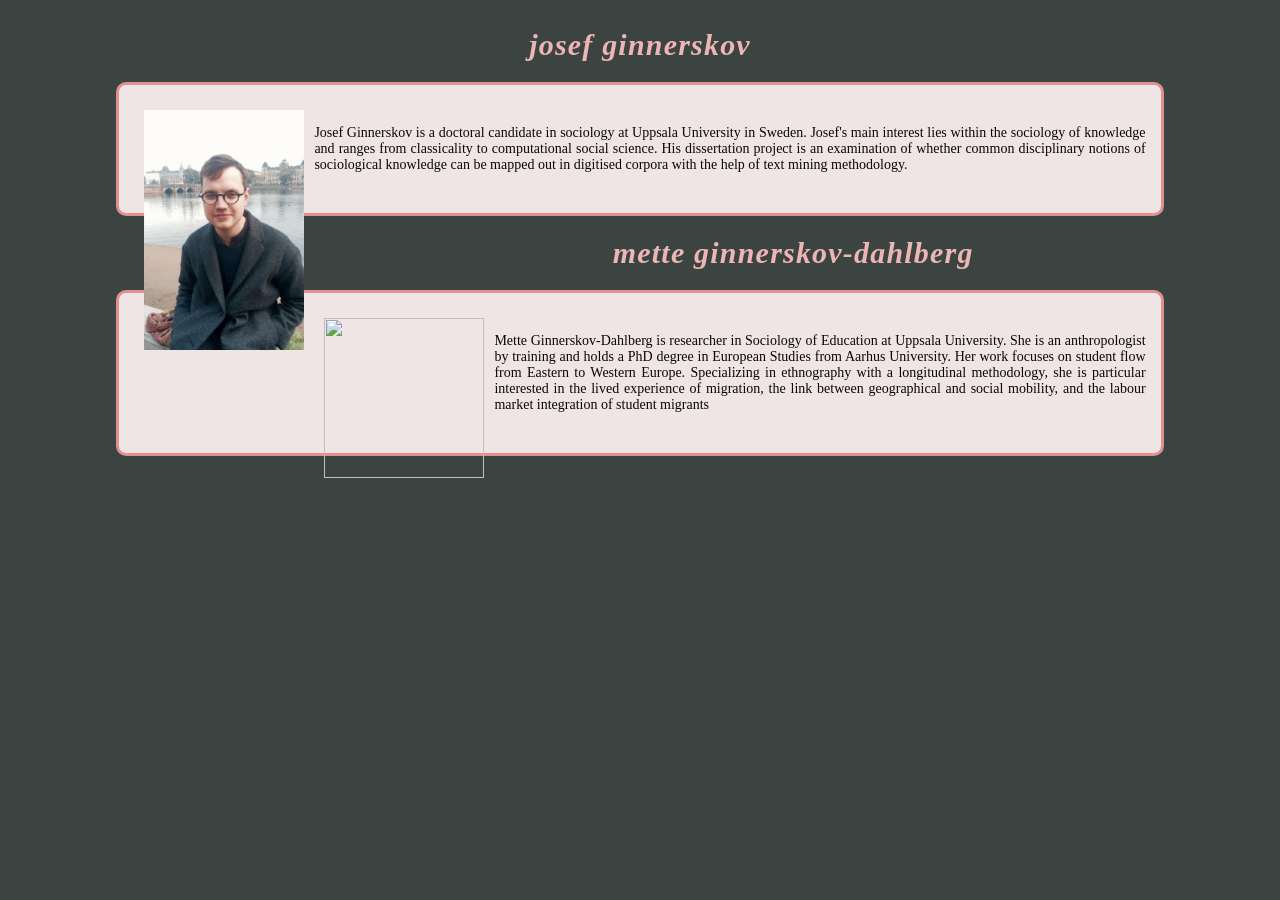
==== index.html @ dc49488e "Update index.html" ====
<html>
    <head>
    <title>Ginnerskov</title>
    <style type="text/css">
    
    body {
        font-size: 14px;
        font-family: Andale Mono;
        color: #0a0709;
        background-color: #3c4442;
        padding-top:20px;
    }
    
    h1 {
        text-align: center;
        text-transform: lowercase;
        font-family: Andale Mono;
        color:#eeb5b5;
        font-style:italic;
        font-size:30px;
        letter-spacing:1.2px;
    }
    
    a {
        color: #cabea6;
        font-weight:bold;
        text-decoration: none;
    }
    
    p {
        margin-bottom:25px;
        text-align:justify;
    }
    
    .content {
        width:80%;
        -webkit-border-radius: 10px;
        -moz-border-radius: 10px;
        border-radius: 10px;
        border:3px solid #e28f8f;
        margin:0 auto;
        padding:15px;	
        background-color:#f0e5e5;
    }
    
    img.about {
        width:160px;
        float:left;
        padding:10px;
    }
    
    </style>
    </head>
    
    <body>
    
    <h1>josef ginnerskov</h1>
    
    <div class="content">
    <img src="josef.jpeg" class="about">
    <p></p>
    <p></p>
    <p></p>
    <p></p>
    <p>Josef Ginnerskov is a doctoral candidate in sociology at Uppsala University in Sweden. Josef's main interest lies within the sociology of knowledge and ranges from classicality to computational social science. His dissertation project is an examination of whether common disciplinary notions of sociological knowledge can be mapped out in digitised corpora with the help of text mining methodology.</p>
    <p></p>
    <p></p>
    <p></p>
    <p></p>
    </div>
    
    </body>

    <body>
    
    <h1>mette ginnerskov-dahlberg</h1>
        
    <div class="content">
    <img src="mette.jpeg" class="about">
    <p></p>
    <p></p>
    <p></p>
    <p></p>
    <p>Mette Ginnerskov-Dahlberg is researcher in Sociology of Education at Uppsala University. She is an anthropologist by training and holds a PhD degree in European Studies from Aarhus University. Her work focuses on student flow from Eastern to Western Europe. Specializing in ethnography with a longitudinal methodology, she is particular interested in the lived experience of migration, the link between geographical and social mobility, and the labour market integration of student migrants</p>
    <p></p>
    <p></p>
    <p></p>
    <p></p>
    </div>
        
    </body>


    </html>
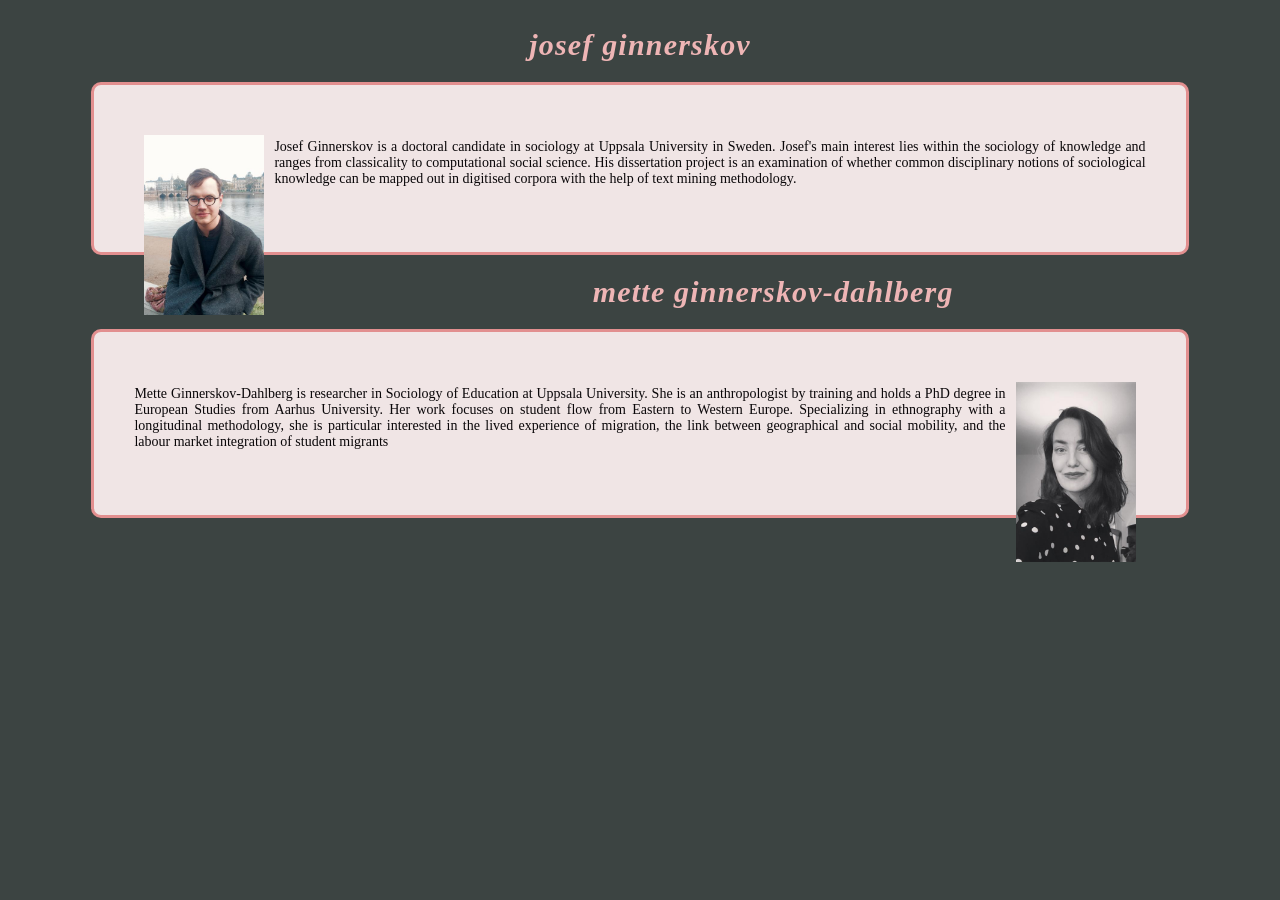
==== commit e6ad30e5: "Update index.html" ====
--- a/index.html
+++ b/index.html
@@ -39,53 +39,44 @@
         border-radius: 10px;
         border:3px solid #e28f8f;
         margin:0 auto;
-        padding:15px;	
+        padding:40px;	
         background-color:#f0e5e5;
     }
     
-    img.about {
-        width:160px;
+    img.about1 {
+        width:120px;
         float:left;
         padding:10px;
     }
-    
+    img.about2 {
+        width:120px;
+        float:right;
+        padding:10px;
+    }
     </style>
     </head>
     
     <body>
-    
+ 
     <h1>josef ginnerskov</h1>
     
     <div class="content">
-    <img src="josef.jpeg" class="about">
-    <p></p>
-    <p></p>
-    <p></p>
-    <p></p>
+    <img src="josef.jpeg" class="about1">
+
     <p>Josef Ginnerskov is a doctoral candidate in sociology at Uppsala University in Sweden. Josef's main interest lies within the sociology of knowledge and ranges from classicality to computational social science. His dissertation project is an examination of whether common disciplinary notions of sociological knowledge can be mapped out in digitised corpora with the help of text mining methodology.</p>
-    <p></p>
-    <p></p>
-    <p></p>
-    <p></p>
+
     </div>
     
     </body>
-
     <body>
     
     <h1>mette ginnerskov-dahlberg</h1>
         
     <div class="content">
-    <img src="mette.jpeg" class="about">
-    <p></p>
-    <p></p>
-    <p></p>
-    <p></p>
+    <img src="mette.jpeg" class="about2">
+
     <p>Mette Ginnerskov-Dahlberg is researcher in Sociology of Education at Uppsala University. She is an anthropologist by training and holds a PhD degree in European Studies from Aarhus University. Her work focuses on student flow from Eastern to Western Europe. Specializing in ethnography with a longitudinal methodology, she is particular interested in the lived experience of migration, the link between geographical and social mobility, and the labour market integration of student migrants</p>
-    <p></p>
-    <p></p>
-    <p></p>
-    <p></p>
+
     </div>
         
     </body>
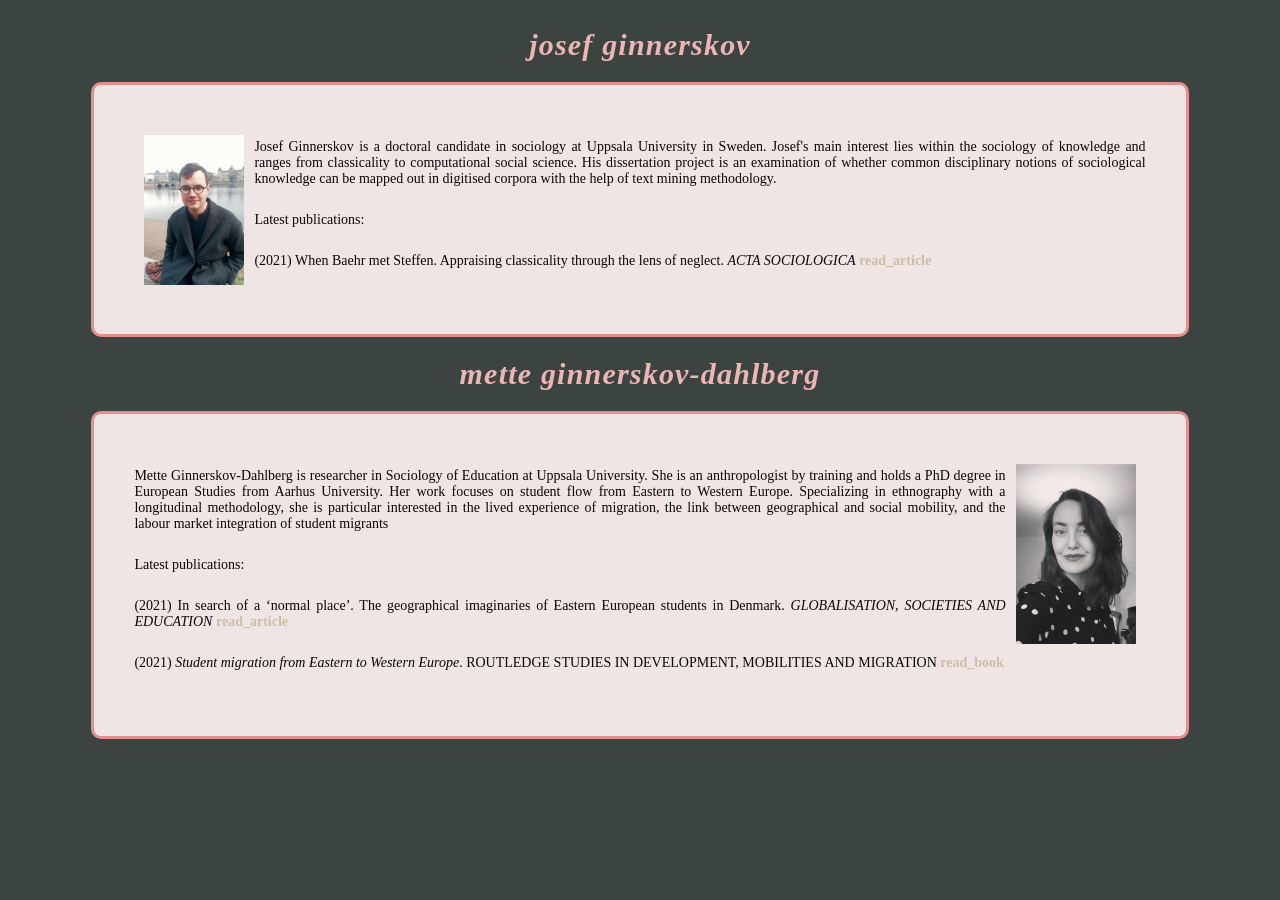
==== commit f5b85873: "Update index.html" ====
--- a/index.html
+++ b/index.html
@@ -44,7 +44,7 @@
     }
     
     img.about1 {
-        width:120px;
+        width:100px;
         float:left;
         padding:10px;
     }
@@ -64,7 +64,9 @@
     <img src="josef.jpeg" class="about1">
 
     <p>Josef Ginnerskov is a doctoral candidate in sociology at Uppsala University in Sweden. Josef's main interest lies within the sociology of knowledge and ranges from classicality to computational social science. His dissertation project is an examination of whether common disciplinary notions of sociological knowledge can be mapped out in digitised corpora with the help of text mining methodology.</p>
-
+    <p>Latest publications:</p>
+    <p></p>
+    <p>(2021) When Baehr met Steffen. Appraising classicality through the lens of neglect. <em>ACTA SOCIOLOGICA</em> <a href="https://journals.sagepub.com/home/asj">read_article</a></p>
     </div>
     
     </body>
@@ -76,7 +78,10 @@
     <img src="mette.jpeg" class="about2">
 
     <p>Mette Ginnerskov-Dahlberg is researcher in Sociology of Education at Uppsala University. She is an anthropologist by training and holds a PhD degree in European Studies from Aarhus University. Her work focuses on student flow from Eastern to Western Europe. Specializing in ethnography with a longitudinal methodology, she is particular interested in the lived experience of migration, the link between geographical and social mobility, and the labour market integration of student migrants</p>
-
+    <p></p>
+    <p>Latest publications:</p>
+    <p>(2021) In search of a ‘normal place’. The geographical imaginaries of Eastern European students in Denmark. <em>GLOBALISATION, SOCIETIES AND EDUCATION</em> <a href="https://doi.org/10.1080/14767724.2021.1954495">read_article</a></p>
+    <p>(2021) <em>Student migration from Eastern to Western Europe</em>. ROUTLEDGE STUDIES IN DEVELOPMENT, MOBILITIES AND MIGRATION <a href="https://www.routledge.com/Student-Migration-from-Eastern-to-Western-Europe/Ginnerskov-Dahlberg/p/book/9780367520731">read_book</a></p>
     </div>
         
     </body>
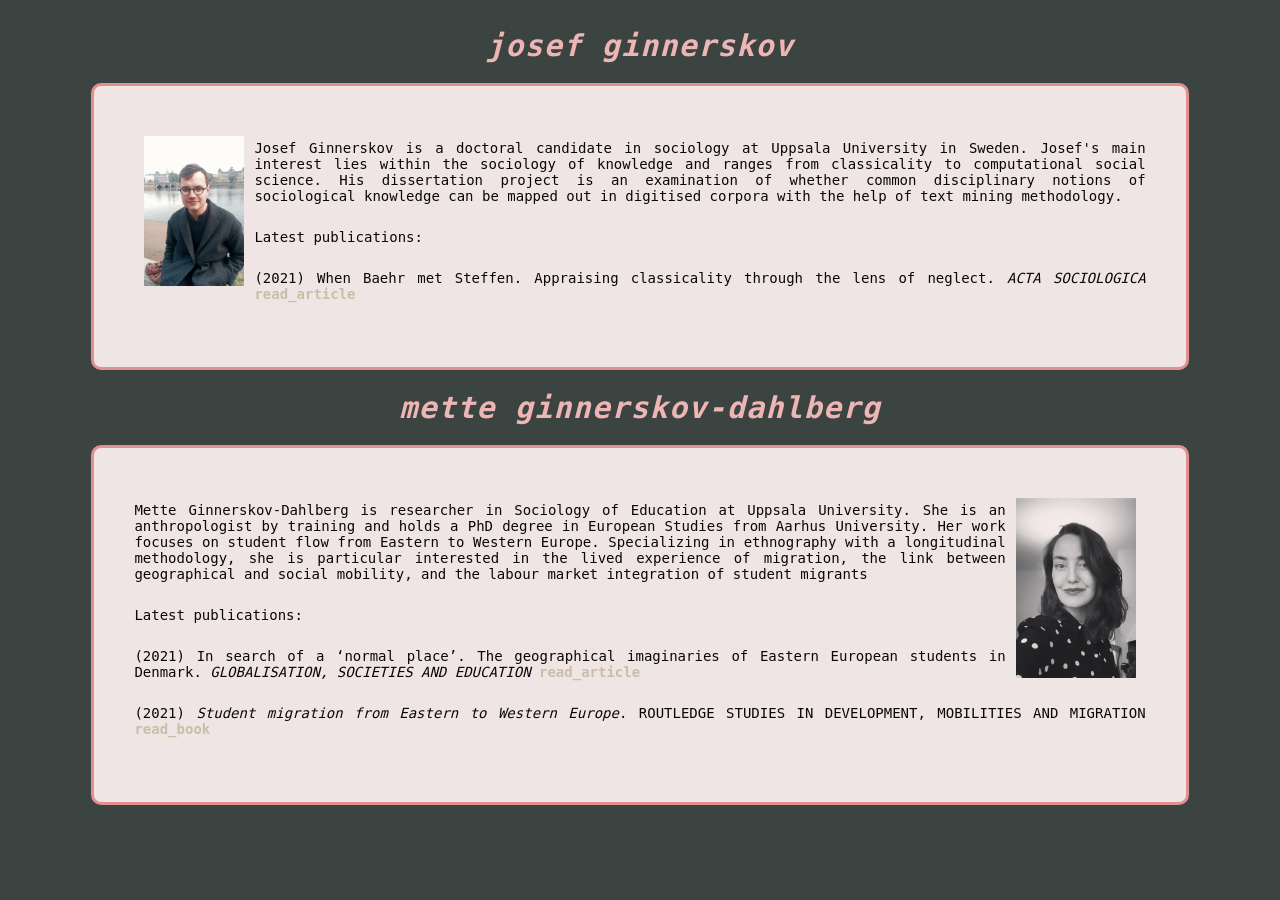
==== commit b16b62e0: "Update index.html" ====
--- a/index.html
+++ b/index.html
@@ -5,7 +5,7 @@
     
     body {
         font-size: 14px;
-        font-family: Andale Mono;
+        font-family: "Andale Mono", monospace;
         color: #0a0709;
         background-color: #3c4442;
         padding-top:20px;
@@ -14,7 +14,7 @@
     h1 {
         text-align: center;
         text-transform: lowercase;
-        font-family: Andale Mono;
+        font-family: "Andale Mono", monospace;
         color:#eeb5b5;
         font-style:italic;
         font-size:30px;
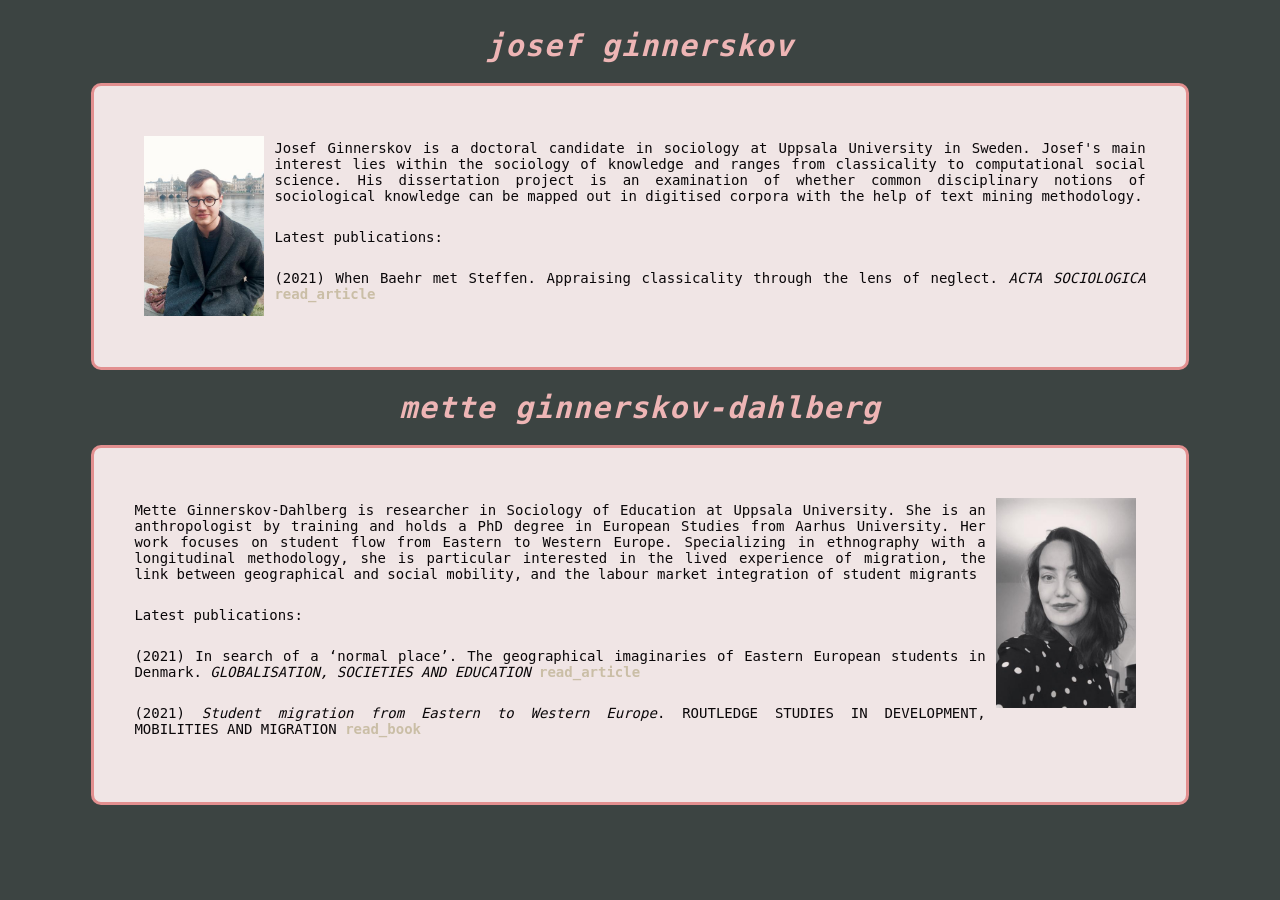
==== commit d3203dc8: "Update index.html" ====
--- a/index.html
+++ b/index.html
@@ -44,12 +44,12 @@
     }
     
     img.about1 {
-        width:100px;
+        width:120px;
         float:left;
         padding:10px;
     }
     img.about2 {
-        width:120px;
+        width:140px;
         float:right;
         padding:10px;
     }
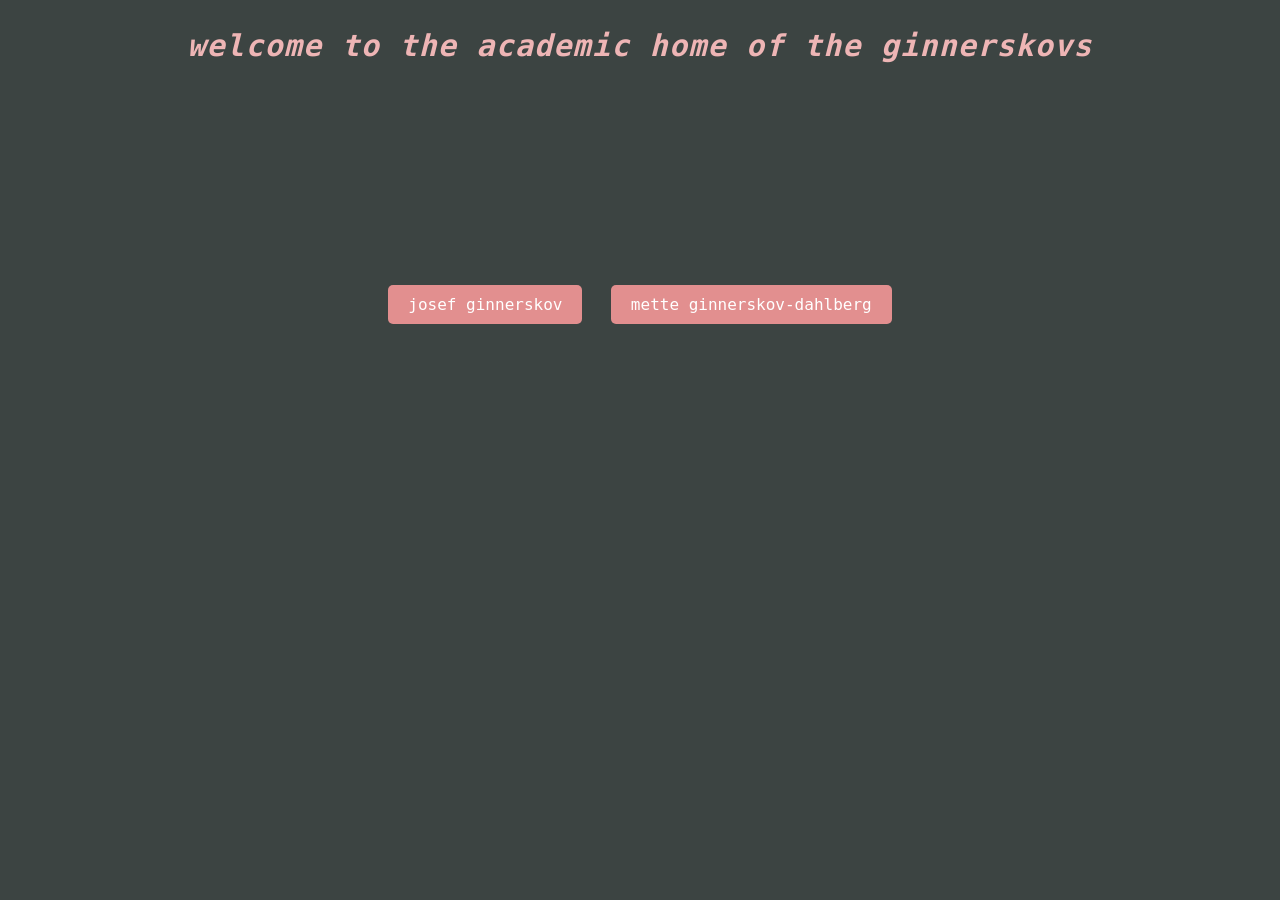
==== commit bd51ef16: "added new code and picture" ====
--- a/index.html
+++ b/index.html
@@ -1,90 +1,118 @@
 <html>
-    <head>
+<head>
     <title>Ginnerskov</title>
     <style type="text/css">
-    
-    body {
-        font-size: 14px;
-        font-family: "Andale Mono", monospace;
-        color: #0a0709;
-        background-color: #3c4442;
-        padding-top:20px;
-    }
-    
-    h1 {
-        text-align: center;
-        text-transform: lowercase;
-        font-family: "Andale Mono", monospace;
-        color:#eeb5b5;
-        font-style:italic;
-        font-size:30px;
-        letter-spacing:1.2px;
-    }
-    
-    a {
-        color: #cabea6;
-        font-weight:bold;
-        text-decoration: none;
-    }
-    
-    p {
-        margin-bottom:25px;
-        text-align:justify;
-    }
-    
-    .content {
-        width:80%;
-        -webkit-border-radius: 10px;
-        -moz-border-radius: 10px;
-        border-radius: 10px;
-        border:3px solid #e28f8f;
-        margin:0 auto;
-        padding:40px;	
-        background-color:#f0e5e5;
-    }
-    
-    img.about1 {
-        width:120px;
-        float:left;
-        padding:10px;
-    }
-    img.about2 {
-        width:140px;
-        float:right;
-        padding:10px;
-    }
+        body {
+            font-size: 14px;
+            font-family: "Andale Mono", monospace;
+            color: #0a0709;
+            background-color: #3c4442;
+            padding-top: 20px;
+            text-align: center;
+        }
+
+        h1 {
+            text-align: center;
+            text-transform: lowercase;
+            font-family: "Andale Mono", monospace;
+            color: #eeb5b5;
+            font-style: italic;
+            font-size: 30px;
+            letter-spacing: 1.2px;
+        }
+
+        button {
+            font-size: 16px;
+            font-family: "Andale Mono", monospace;
+            color: #ffffff;
+            background-color: #e28f8f;
+            border: none;
+            padding: 10px 20px;
+            margin: 10px;
+            cursor: pointer;
+            border-radius: 5px;
+        }
+
+        button:hover {
+            background-color: #c97a7a;
+        }
+
+        .content {
+            width: 80%;
+            -webkit-border-radius: 10px;
+            -moz-border-radius: 10px;
+            border-radius: 10px;
+            border: 3px solid #e28f8f;
+            margin: 0 auto;
+            padding: 40px;
+            background-color: #f0e5e5;
+            text-align: justify;
+        }
+
+        img.about1, img.about2 {
+            width: 120px;
+            float: left;
+            padding: 10px;
+        }
     </style>
-    </head>
-    
-    <body>
- 
-    <h1>josef ginnerskov</h1>
-    
-    <div class="content">
-    <img src="josef.jpeg" class="about1">
+</head>
 
-    <p>Josef Ginnerskov is a doctoral candidate in sociology at Uppsala University in Sweden. Josef's main interest lies within the sociology of knowledge and ranges from classicality to computational social science. His dissertation project is an examination of whether common disciplinary notions of sociological knowledge can be mapped out in digitised corpora with the help of text mining methodology.</p>
-    <p>Latest publications:</p>
-    <p></p>
-    <p>(2021) When Baehr met Steffen. Appraising classicality through the lens of neglect. <em>ACTA SOCIOLOGICA</em> <a href="https://journals.sagepub.com/home/asj">read_article</a></p>
+<body>
+    <div id="home">
+        <h1>Welcome to the academic home of the Ginnerskovs</h1>
+        <br><br>
+        <br><br>
+        <br><br>
+        <br><br>
+        <br><br>
+        <br><br>
+        <button onclick="showJosef()">josef ginnerskov</button>
+        <button onclick="showMette()">mette ginnerskov-dahlberg</button>
     </div>
-    
-    </body>
-    <body>
-    
-    <h1>mette ginnerskov-dahlberg</h1>
-        
-    <div class="content">
-    <img src="mette.jpeg" class="about2">
 
-    <p>Mette Ginnerskov-Dahlberg is researcher in Sociology of Education at Uppsala University. She is an anthropologist by training and holds a PhD degree in European Studies from Aarhus University. Her work focuses on student flow from Eastern to Western Europe. Specializing in ethnography with a longitudinal methodology, she is particular interested in the lived experience of migration, the link between geographical and social mobility, and the labour market integration of student migrants</p>
-    <p></p>
-    <p>Latest publications:</p>
-    <p>(2021) In search of a ‘normal place’. The geographical imaginaries of Eastern European students in Denmark. <em>GLOBALISATION, SOCIETIES AND EDUCATION</em> <a href="https://doi.org/10.1080/14767724.2021.1954495">read_article</a></p>
-    <p>(2021) <em>Student migration from Eastern to Western Europe</em>. ROUTLEDGE STUDIES IN DEVELOPMENT, MOBILITIES AND MIGRATION <a href="https://www.routledge.com/Student-Migration-from-Eastern-to-Western-Europe/Ginnerskov-Dahlberg/p/book/9780367520731">read_book</a></p>
+    <div id="josef" style="display: none;">
+        <h1>josef ginnerskov</h1>
+        <div class="content">
+            <img src="josef.jpeg" class="about1">
+            <p>Josef Ginnerskov is a postdoctoral researcher in analytical sociology and a junior fellow at The Swedish Excellence Centre for Computational Social Science (SweCSS) at Linköping University. His research examines the evolution of institutionalized knowledge and values, using computational techniques to model these complex social processes.
+
+Ginnerskov holds a PhD in sociology from Uppsala University, where he studied the existence of Kuhnian paradigms by analyzing extensive corpora of doctoral dissertations. Combining computational methods with the philosophy of science, his work offered new perspectives on how disciplinary thought develops and changes over time. Currently, Ginnerskov continues to explore the intersection of sociological inquiry and data-driven approaches, focusing on how beliefs about truth shape—and are shaped by—society.</p>
+            <p>Latest publications:</p>
+            <p></p>
+            <p>(2024) Quest for Sociology: Revisiting Prevailing Understandings of a Discipline with Computational Text Analyses of Dissertations. <em>STUDIA SOCIOLOGICA UPSALIENSIA</em> <a href="https://uu.diva-portal.org/smash/record.jsf?pid=diva2%3A1829272&dswid=-2572#:~:text=UUThesis_J%2DGinnerskov%2D2024">read_book</a></p>
+            <p>(2021) When Baehr met Steffen. Appraising classicality through the lens of neglect. <em>ACTA SOCIOLOGICA</em> <a href="https://journals.sagepub.com/home/asj">read_article</a></p>
+        </div>
+        <button onclick="goHome()">back to home</button>
     </div>
-        
-    </body>
 
+    <div id="mette" style="display: none;">
+        <h1>mette ginnerskov-dahlberg</h1>
+        <div class="content">
+            <img src="mette.jpeg" class="about2">
+            <p>Mette Ginnerskov-Dahlberg is Associate Professor (docent) in Sociology of Education at Uppsala University. She is an anthropologist by training and holds a PhD in European Studies from Aarhus University. Ginnerskov-Dahlberg's work focuses on student flow from Eastern to Western Europe. Specializing in ethnography with a longitudinal methodology, she is particularly interested in the lived experience of migration, the link between geographical and social mobility, and the labour market integration of student migrants.</p>
+            <p>Latest publications:</p>
+            <p>(2024) Towards a safe haven: Students from post‐Soviet countries pursuing education in Sweden during the COVID‐19 pandemic. <em>POPULATION, SPACE and PLACE</em> <a href="https://doi.org/10.1002/psp.2833">read_article</a></p>
+            <p>(2024) Unpredictable Mobilities: How international students navigate the ambigious terrain between political constraints and their everyday aspirations for a desirable life. <em> INTERNATIONALIZATION IN HIGHER EDUCATION AND RESEARCH: PERSPECTIVES, OBSTACLES AND ALTERNATIVES</em> <a href="https://urn.kb.se/resolve?urn=urn:nbn:se:uu:diva-500759">read_chapter</a></p>
+        </div>
+        <button onclick="goHome()">back to home</button>
+    </div>
 
-    </html>
+    <script>
+        function showJosef() {
+            document.getElementById('home').style.display = 'none';
+            document.getElementById('josef').style.display = 'block';
+        }
+
+        function showMette() {
+            document.getElementById('home').style.display = 'none';
+            document.getElementById('mette').style.display = 'block';
+        }
+
+        function goHome() {
+            document.getElementById('home').style.display = 'block';
+            document.getElementById('josef').style.display = 'none';
+            document.getElementById('mette').style.display = 'none';
+        }
+    </script>
+</body>
+</html>
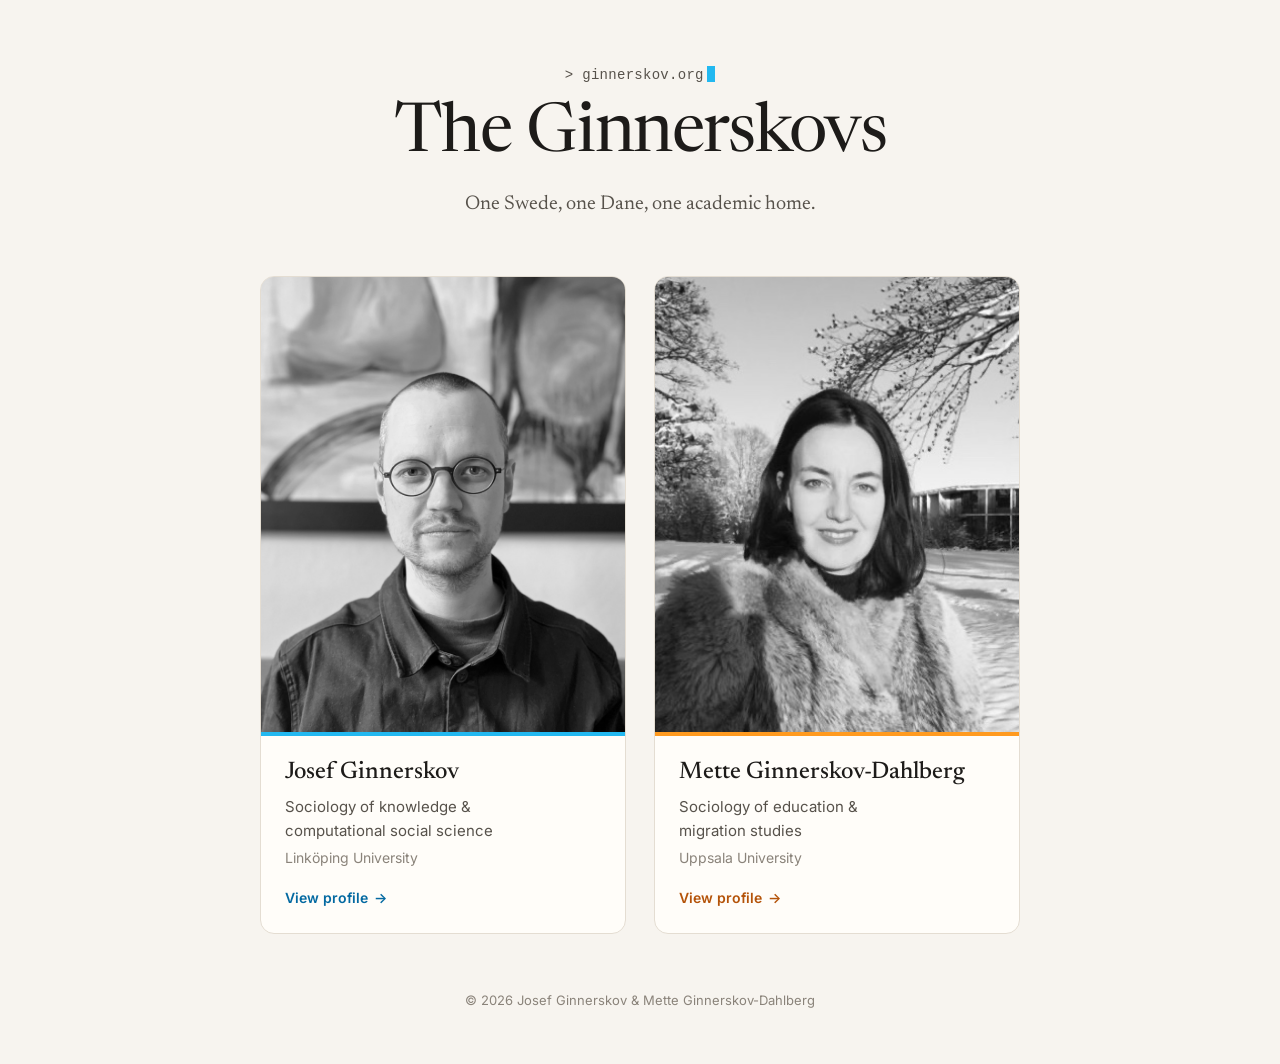
==== commit 3550b1db: "Redesign site with separate pages for Josef and Mette - New landing page linking to /josef/ and /met" ====
--- a/index.html
+++ b/index.html
@@ -1,118 +1,49 @@
-<html>
+<!DOCTYPE html>
+<html lang="en">
 <head>
-    <title>Ginnerskov</title>
-    <style type="text/css">
-        body {
-            font-size: 14px;
-            font-family: "Andale Mono", monospace;
-            color: #0a0709;
-            background-color: #3c4442;
-            padding-top: 20px;
-            text-align: center;
-        }
+  <meta charset="utf-8">
+  <meta name="viewport" content="width=device-width, initial-scale=1">
+  <title>Ginnerskov</title>
+  <meta name="description" content="The academic home of Josef Ginnerskov and Mette Ginnerskov-Dahlberg.">
+  <link rel="preconnect" href="https://fonts.googleapis.com">
+  <link rel="preconnect" href="https://fonts.gstatic.com" crossorigin>
+  <link href="https://fonts.googleapis.com/css2?family=Inter:wght@400;500;600&family=Newsreader:ital,opsz,wght@0,6..72,400;0,6..72,500;1,6..72,400&display=swap" rel="stylesheet">
+  <link rel="stylesheet" href="assets/style.css">
+  <link rel="icon" href="assets/favicon.svg" type="image/svg+xml">
+</head>
+<body>
+  <div class="landing">
+    <div class="wrap">
+      <header class="landing-head">
+        <p class="eyebrow prompt">ginnerskov.org</p>
+        <h1>The Ginnerskovs</h1>
+        <p class="lede">One Swede, one Dane, one academic home.</p>
+      </header>
 
-        h1 {
-            text-align: center;
-            text-transform: lowercase;
-            font-family: "Andale Mono", monospace;
-            color: #eeb5b5;
-            font-style: italic;
-            font-size: 30px;
-            letter-spacing: 1.2px;
-        }
+      <div class="people">
+        <a class="person-card p-josef" href="josef/">
+          <div class="photo"><img src="assets/josef.jpg" alt="Portrait of Josef Ginnerskov"></div>
+          <div class="body">
+            <h2>Josef Ginnerskov</h2>
+            <p class="role">Sociology of knowledge &amp;<br>computational social science</p>
+            <p class="affil">Linköping University</p>
+            <span class="go">View profile <span aria-hidden="true">→</span></span>
+          </div>
+        </a>
 
-        button {
-            font-size: 16px;
-            font-family: "Andale Mono", monospace;
-            color: #ffffff;
-            background-color: #e28f8f;
-            border: none;
-            padding: 10px 20px;
-            margin: 10px;
-            cursor: pointer;
-            border-radius: 5px;
-        }
+        <a class="person-card p-mette" href="mette/">
+          <div class="photo"><img src="assets/mette.jpg" alt="Portrait of Mette Ginnerskov-Dahlberg"></div>
+          <div class="body">
+            <h2>Mette Ginnerskov-Dahlberg</h2>
+            <p class="role">Sociology of education &amp;<br>migration studies</p>
+            <p class="affil">Uppsala University</p>
+            <span class="go">View profile <span aria-hidden="true">→</span></span>
+          </div>
+        </a>
+      </div>
 
-        button:hover {
-            background-color: #c97a7a;
-        }
-
-        .content {
-            width: 80%;
-            -webkit-border-radius: 10px;
-            -moz-border-radius: 10px;
-            border-radius: 10px;
-            border: 3px solid #e28f8f;
-            margin: 0 auto;
-            padding: 40px;
-            background-color: #f0e5e5;
-            text-align: justify;
-        }
-
-        img.about1, img.about2 {
-            width: 120px;
-            float: left;
-            padding: 10px;
-        }
-    </style>
-</head>
-
-<body>
-    <div id="home">
-        <h1>Welcome to the academic home of the Ginnerskovs</h1>
-        <br><br>
-        <br><br>
-        <br><br>
-        <br><br>
-        <br><br>
-        <br><br>
-        <button onclick="showJosef()">josef ginnerskov</button>
-        <button onclick="showMette()">mette ginnerskov-dahlberg</button>
+      <p class="site-foot">© 2026 Josef Ginnerskov &amp; Mette Ginnerskov-Dahlberg</p>
     </div>
-
-    <div id="josef" style="display: none;">
-        <h1>josef ginnerskov</h1>
-        <div class="content">
-            <img src="josef.jpeg" class="about1">
-            <p>Josef Ginnerskov is a postdoctoral researcher in analytical sociology and a junior fellow at The Swedish Excellence Centre for Computational Social Science (SweCSS) at Linköping University. His research examines the evolution of institutionalized knowledge and values, using computational techniques to model these complex social processes.
-
-Ginnerskov holds a PhD in sociology from Uppsala University, where he studied the existence of Kuhnian paradigms by analyzing extensive corpora of doctoral dissertations. Combining computational methods with the philosophy of science, his work offered new perspectives on how disciplinary thought develops and changes over time. Currently, Ginnerskov continues to explore the intersection of sociological inquiry and data-driven approaches, focusing on how beliefs about truth shape—and are shaped by—society.</p>
-            <p>Latest publications:</p>
-            <p></p>
-            <p>(2024) Quest for Sociology: Revisiting Prevailing Understandings of a Discipline with Computational Text Analyses of Dissertations. <em>STUDIA SOCIOLOGICA UPSALIENSIA</em> <a href="https://uu.diva-portal.org/smash/record.jsf?pid=diva2%3A1829272&dswid=-2572#:~:text=UUThesis_J%2DGinnerskov%2D2024">read_book</a></p>
-            <p>(2021) When Baehr met Steffen. Appraising classicality through the lens of neglect. <em>ACTA SOCIOLOGICA</em> <a href="https://journals.sagepub.com/home/asj">read_article</a></p>
-        </div>
-        <button onclick="goHome()">back to home</button>
-    </div>
-
-    <div id="mette" style="display: none;">
-        <h1>mette ginnerskov-dahlberg</h1>
-        <div class="content">
-            <img src="mette.jpeg" class="about2">
-            <p>Mette Ginnerskov-Dahlberg is Associate Professor (docent) in Sociology of Education at Uppsala University. She is an anthropologist by training and holds a PhD in European Studies from Aarhus University. Ginnerskov-Dahlberg's work focuses on student flow from Eastern to Western Europe. Specializing in ethnography with a longitudinal methodology, she is particularly interested in the lived experience of migration, the link between geographical and social mobility, and the labour market integration of student migrants.</p>
-            <p>Latest publications:</p>
-            <p>(2024) Towards a safe haven: Students from post‐Soviet countries pursuing education in Sweden during the COVID‐19 pandemic. <em>POPULATION, SPACE and PLACE</em> <a href="https://doi.org/10.1002/psp.2833">read_article</a></p>
-            <p>(2024) Unpredictable Mobilities: How international students navigate the ambigious terrain between political constraints and their everyday aspirations for a desirable life. <em> INTERNATIONALIZATION IN HIGHER EDUCATION AND RESEARCH: PERSPECTIVES, OBSTACLES AND ALTERNATIVES</em> <a href="https://urn.kb.se/resolve?urn=urn:nbn:se:uu:diva-500759">read_chapter</a></p>
-        </div>
-        <button onclick="goHome()">back to home</button>
-    </div>
-
-    <script>
-        function showJosef() {
-            document.getElementById('home').style.display = 'none';
-            document.getElementById('josef').style.display = 'block';
-        }
-
-        function showMette() {
-            document.getElementById('home').style.display = 'none';
-            document.getElementById('mette').style.display = 'block';
-        }
-
-        function goHome() {
-            document.getElementById('home').style.display = 'block';
-            document.getElementById('josef').style.display = 'none';
-            document.getElementById('mette').style.display = 'none';
-        }
-    </script>
+  </div>
 </body>
 </html>
--- a/assets/style.css
+++ b/assets/style.css
@@ -0,0 +1,387 @@
+/* ginnerskov.org — shared styles */
+
+:root {
+  --bg: #f7f4ef;
+  --surface: #fffdf9;
+  --ink: #1d1b19;
+  --ink-soft: #57524b;
+  --ink-faint: #8a837a;
+  --line: #e4ddd2;
+  /* one retro-monitor colour per person: cyan (Josef), amber (Mette) */
+  --cyan: #0369a1;  --cyan-soft: #dcefff;  --cyan-glow: #22b8f0;
+  --amber: #b45309; --amber-soft: #fdebd3; --amber-glow: #ff9a1f;
+  --accent: var(--ink-soft);    /* readable, for text and links */
+  --accent-soft: var(--line);
+  --phosphor: var(--ink-faint); /* bright, decorative only */
+  --mono: ui-monospace, "SF Mono", Menlo, Consolas, monospace;
+  --serif: "Newsreader", Georgia, "Times New Roman", serif;
+  --sans: "Inter", system-ui, -apple-system, "Segoe UI", sans-serif;
+  --radius: 14px;
+  --max: 1080px;
+  color-scheme: light;
+}
+
+@media (prefers-color-scheme: dark) {
+  :root {
+    --bg: #161514;
+    --surface: #1f1d1b;
+    --ink: #eeeae4;
+    --ink-soft: #b9b2a8;
+    --ink-faint: #857e75;
+    --line: #34302c;
+    --cyan: #7dd3fc;  --cyan-soft: #10293a;  --cyan-glow: #38c8ff;
+    --amber: #fdba74; --amber-soft: #3a2410; --amber-glow: #ffa133;
+    color-scheme: dark;
+  }
+}
+
+*, *::before, *::after { box-sizing: border-box; }
+
+html { -webkit-text-size-adjust: 100%; }
+
+body {
+  margin: 0;
+  background: var(--bg);
+  color: var(--ink);
+  font-family: var(--sans);
+  font-size: 16px;
+  line-height: 1.6;
+  -webkit-font-smoothing: antialiased;
+}
+
+.p-josef { --accent: var(--cyan);  --accent-soft: var(--cyan-soft);  --phosphor: var(--cyan-glow); }
+.p-mette { --accent: var(--amber); --accent-soft: var(--amber-soft); --phosphor: var(--amber-glow); }
+
+a { color: var(--accent); text-decoration-thickness: 1px; text-underline-offset: 3px; }
+a:hover { text-decoration-thickness: 2px; }
+
+img { max-width: 100%; display: block; }
+
+.wrap { max-width: var(--max); margin: 0 auto; padding: 0 24px; }
+
+/* ---------- Landing ---------- */
+
+.landing {
+  min-height: 100vh;
+  min-height: 100svh;
+  display: flex;
+  flex-direction: column;
+  justify-content: center;
+  padding: 64px 0 40px;
+}
+
+.landing-head { text-align: center; margin-bottom: 56px; }
+
+.eyebrow {
+  font-size: 12px;
+  font-weight: 600;
+  letter-spacing: 0.14em;
+  text-transform: uppercase;
+  color: var(--ink-faint);
+  margin: 0 0 14px;
+}
+
+/* terminal prompt: "> ginnerskov.org█" */
+.prompt {
+  font-family: var(--mono);
+  font-size: 14px;
+  font-weight: 500;
+  letter-spacing: 0.02em;
+  text-transform: none;
+  color: var(--ink-soft);
+}
+.prompt::before { content: "> "; }
+.prompt::after {
+  content: "";
+  display: inline-block;
+  width: 0.6em;
+  height: 1.1em;
+  margin-left: 3px;
+  vertical-align: -0.2em;
+  background: var(--cyan-glow);
+  animation: blink 2.2s steps(1) infinite;
+}
+/* cursor blinks, alternating between the two colours */
+@keyframes blink {
+  0%   { background: var(--cyan-glow); opacity: 1; }
+  25%  { opacity: 0; }
+  50%  { background: var(--amber-glow); opacity: 1; }
+  75%  { opacity: 0; }
+}
+
+.landing-head h1 {
+  font-family: var(--serif);
+  font-weight: 400;
+  font-size: clamp(40px, 7vw, 68px);
+  line-height: 1.05;
+  letter-spacing: -0.02em;
+  margin: 0;
+}
+
+.landing-head p.lede {
+  font-family: var(--serif);
+  font-size: 20px;
+  color: var(--ink-soft);
+  margin: 16px auto 0;
+  max-width: 34ch;
+}
+
+.people {
+  display: grid;
+  grid-template-columns: repeat(2, minmax(0, 1fr));
+  gap: 28px;
+  max-width: 760px;
+  margin: 0 auto;
+}
+
+.person-card {
+  /* rows shared across both cards, so name/field/affiliation line up */
+  display: grid;
+  grid-row: span 5;
+  grid-template-rows: subgrid;
+  gap: 0;
+  background: var(--surface);
+  border: 1px solid var(--line);
+  border-radius: var(--radius);
+  overflow: hidden;
+  color: inherit;
+  text-decoration: none;
+  transition: transform .25s ease, box-shadow .25s ease, border-color .25s ease;
+}
+
+.person-card:hover,
+.person-card:focus-visible {
+  transform: translateY(-4px);
+  box-shadow: 0 18px 40px -20px color-mix(in srgb, var(--phosphor) 70%, transparent);
+  border-color: var(--phosphor);
+  outline: none;
+}
+
+.person-card .photo {
+  aspect-ratio: 4 / 5;
+  overflow: hidden;
+  background: var(--line);
+}
+
+.person-card .photo img {
+  width: 100%;
+  height: 100%;
+  object-fit: cover;
+  object-position: var(--focus, center 22%);
+  filter: saturate(.9);
+  transition: transform .5s ease, filter .5s ease;
+}
+
+.person-card:hover .photo img { transform: scale(1.03); filter: saturate(1); }
+
+.person-card .body {
+  display: grid;
+  grid-row: span 4;
+  grid-template-rows: subgrid;
+  gap: 0;
+  padding: 22px 24px 24px;
+  border-top: 4px solid var(--phosphor);
+}
+
+.person-card h2 {
+  font-family: var(--serif);
+  font-weight: 500;
+  font-size: 24px;
+  line-height: 1.2;
+  margin: 0 0 8px;
+}
+
+.person-card .role { margin: 0; color: var(--ink-soft); font-size: 15px; }
+.person-card .affil { margin: 4px 0 0; color: var(--ink-faint); font-size: 14px; }
+
+.person-card .go {
+  display: inline-flex;
+  align-items: center;
+  gap: 6px;
+  align-self: end;
+  margin-top: 16px;
+  font-size: 14px;
+  font-weight: 600;
+  color: var(--accent);
+}
+
+.person-card .go span { transition: transform .25s ease; }
+.person-card:hover .go span { transform: translateX(4px); }
+
+.site-foot {
+  text-align: center;
+  color: var(--ink-faint);
+  font-size: 13px;
+  margin-top: 56px;
+}
+
+/* ---------- Profile pages ---------- */
+
+.topbar {
+  border-bottom: 1px solid var(--line);
+  background: color-mix(in srgb, var(--bg) 88%, transparent);
+  backdrop-filter: blur(8px);
+  position: sticky;
+  top: 0;
+  z-index: 10;
+}
+
+.topbar .wrap {
+  display: flex;
+  align-items: center;
+  justify-content: space-between;
+  height: 60px;
+  gap: 16px;
+}
+
+.brand {
+  font-family: var(--serif);
+  font-size: 20px;
+  color: var(--ink);
+  text-decoration: none;
+}
+
+.topbar nav { display: flex; gap: 22px; font-size: 14px; }
+.topbar nav a { color: var(--ink-soft); text-decoration: none; }
+.topbar nav a:hover, .topbar nav a[aria-current="page"] { color: var(--ink); }
+.topbar nav a[aria-current="page"] { font-weight: 600; }
+
+.profile {
+  display: grid;
+  grid-template-columns: 280px minmax(0, 1fr);
+  gap: 64px;
+  padding-top: 56px;
+  padding-bottom: 80px;
+}
+
+.profile aside { position: sticky; top: 92px; align-self: start; }
+
+.profile aside .portrait {
+  border-radius: var(--radius);
+  overflow: hidden;
+  aspect-ratio: 4 / 5;
+  background: var(--line);
+}
+
+.profile aside .portrait img { width: 100%; height: 100%; object-fit: cover; object-position: var(--focus, center 22%); }
+
+.profile aside h1 {
+  font-family: var(--serif);
+  font-weight: 500;
+  font-size: 30px;
+  line-height: 1.15;
+  letter-spacing: -0.01em;
+  margin: 22px 0 8px;
+}
+
+.profile aside .title { margin: 0; color: var(--ink-soft); font-size: 15px; }
+.profile aside .affil { margin: 4px 0 0; color: var(--ink-faint); font-size: 14px; }
+
+.links { list-style: none; padding: 0; margin: 22px 0 0; display: grid; gap: 8px; font-size: 14px; }
+.links a { overflow-wrap: anywhere; display: inline-flex; align-items: center; gap: 8px; color: var(--ink-soft); text-decoration: none; }
+.links a:hover { color: var(--accent); }
+.links svg { width: 16px; height: 16px; flex: none; }
+
+main section + section { margin-top: 56px; }
+
+main h2 {
+  font-family: var(--serif);
+  font-weight: 500;
+  font-size: 28px;
+  letter-spacing: -0.01em;
+  margin: 0 0 18px;
+}
+
+main h3 {
+  font-size: 12px;
+  font-weight: 600;
+  letter-spacing: 0.12em;
+  text-transform: uppercase;
+  color: var(--ink-faint);
+  margin: 32px 0 6px;
+}
+
+.bio p { font-family: var(--serif); font-size: 19px; line-height: 1.65; margin: 0 0 16px; max-width: 64ch; }
+
+.tags { display: flex; flex-wrap: wrap; gap: 8px; list-style: none; padding: 0; margin: 20px 0 0; }
+.tags li {
+  font-size: 13px;
+  padding: 5px 12px;
+  border-radius: 999px;
+  background: var(--accent-soft);
+  color: var(--ink);
+}
+
+.news { list-style: none; padding: 0; margin: 0; border-top: 1px solid var(--line); }
+.news li {
+  display: grid;
+  grid-template-columns: 96px minmax(0, 1fr);
+  gap: 16px;
+  padding: 14px 0;
+  border-bottom: 1px solid var(--line);
+}
+.news time { color: var(--ink-faint); font-size: 14px; font-variant-numeric: tabular-nums; }
+
+.pubs { list-style: none; padding: 0; margin: 0; }
+.pubs li {
+  display: grid;
+  grid-template-columns: 56px minmax(0, 1fr);
+  gap: 16px;
+  padding: 16px 0;
+  border-bottom: 1px solid var(--line);
+}
+.pubs li:first-child { border-top: 1px solid var(--line); }
+.pubs .yr { color: var(--ink-faint); font-size: 14px; padding-top: 2px; font-variant-numeric: tabular-nums; }
+.pubs .t { font-family: var(--serif); font-size: 18px; line-height: 1.4; margin: 0; }
+.pubs .t a { color: var(--ink); text-decoration: none; }
+.pubs .t a:hover { color: var(--accent); text-decoration: underline; }
+.pubs .m { margin: 4px 0 0; font-size: 14px; color: var(--ink-soft); }
+.pubs .m em { font-style: italic; }
+.badge {
+  display: inline-block;
+  font-size: 11px;
+  font-weight: 600;
+  letter-spacing: .04em;
+  text-transform: uppercase;
+  padding: 2px 8px;
+  border-radius: 999px;
+  border: 1px solid var(--line);
+  color: var(--ink-soft);
+  margin-left: 6px;
+  vertical-align: 2px;
+}
+
+.page-foot {
+  border-top: 1px solid var(--line);
+  padding: 28px 0 40px;
+  font-size: 13px;
+  color: var(--ink-faint);
+}
+.page-foot .wrap { display: flex; justify-content: space-between; gap: 16px; flex-wrap: wrap; }
+.page-foot a { color: var(--ink-soft); }
+
+/* ---------- Responsive ---------- */
+
+@media (max-width: 860px) {
+  .profile { grid-template-columns: 1fr; gap: 40px; padding-top: 36px; }
+  .profile aside > * { min-width: 0; }
+  .profile aside { position: static; display: grid; grid-template-columns: 120px minmax(0, 1fr); gap: 0 20px; align-items: start; }
+  .profile aside .portrait { grid-row: span 4; aspect-ratio: 4 / 5; }
+  .profile aside h1 { margin-top: 0; font-size: 26px; }
+  .links { margin-top: 14px; }
+}
+
+@media (max-width: 640px) {
+  .wrap { padding: 0 16px; }
+  .people { grid-template-columns: 1fr; gap: 20px 0; max-width: 420px; }
+  .landing { padding-top: 48px; }
+  .landing-head { margin-bottom: 36px; }
+  .topbar nav { gap: 16px; }
+  .bio p { font-size: 18px; }
+  .pubs li { grid-template-columns: 1fr; gap: 2px; }
+  .news li { grid-template-columns: 1fr; gap: 2px; }
+}
+
+@media (prefers-reduced-motion: reduce) {
+  * { transition: none !important; animation: none !important; }
+}
